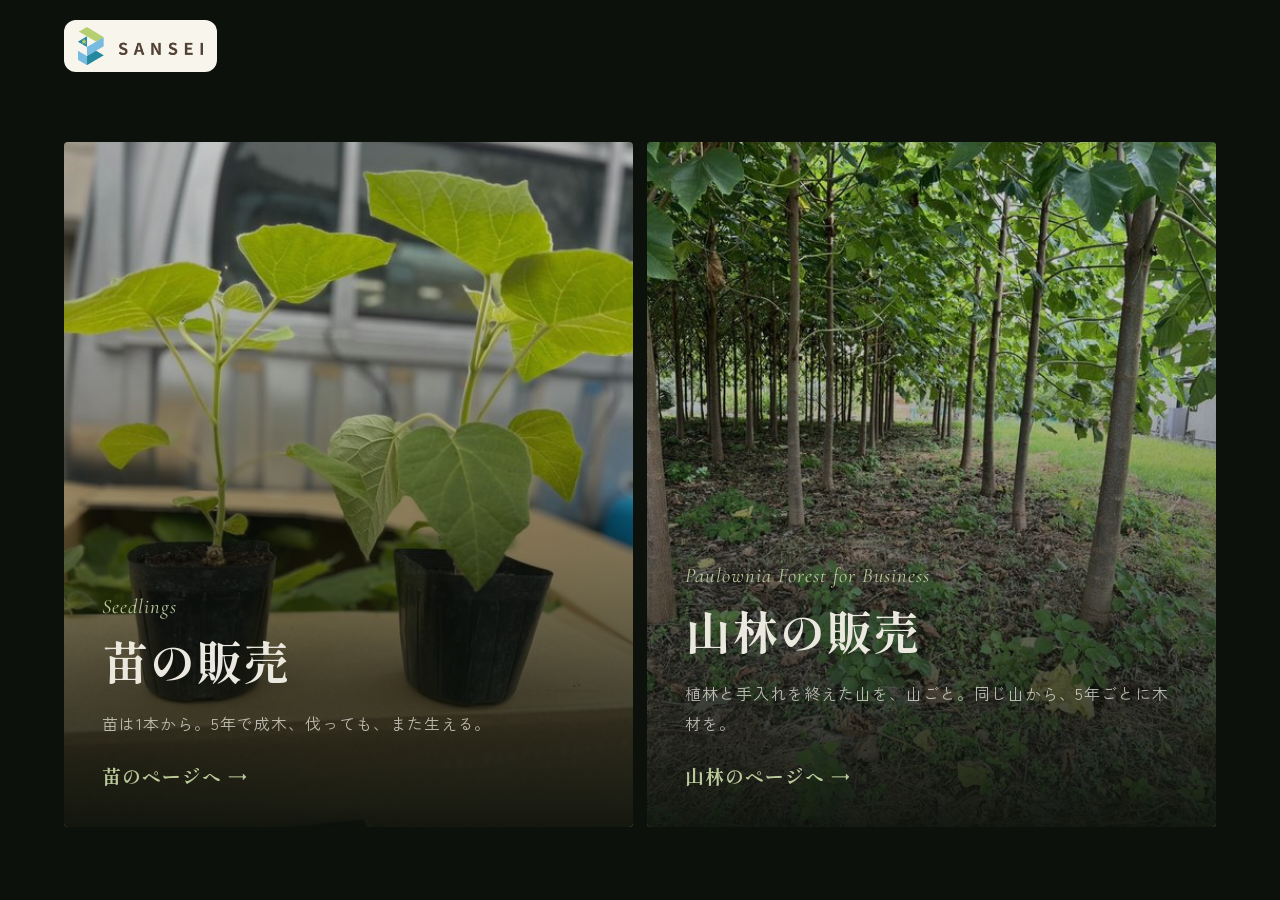
==== index.html @ aa4ea1e0 "京都皇帝早生桐 LP×2（苗の販売／山林の販売）初版・仮公開（noindex） - /nae/    苗の販売LP（朝岡さんのワイヤーフレームから） - /sanrin/ 山林の販売LP - 公式ロゴ" ====
<!doctype html>
<html lang="ja">
<head>
<meta charset="utf-8">
<meta name="viewport" content="width=device-width,initial-scale=1">
<title>京都皇帝早生桐 LP｜株式会社SANSEI</title>
<meta name="robots" content="noindex,nofollow">
<link rel="icon" href="nae/img/icon-32x32.jpg" sizes="32x32">
<link rel="preconnect" href="https://fonts.googleapis.com"><link rel="preconnect" href="https://fonts.gstatic.com" crossorigin>
<link rel="stylesheet" href="https://fonts.googleapis.com/css2?family=Cormorant+Garamond:ital,wght@1,400&family=Shippori+Mincho+B1:wght@700;800&family=Zen+Kaku+Gothic+New:wght@400;500&display=swap">
<style>
:root{--deep:#0c110b;--cream:#f2ede1;--leaf:#b9c99a}
*{box-sizing:border-box}body{margin:0;min-height:100svh;background:var(--deep);color:#ebe9df;font-family:"Zen Kaku Gothic New",system-ui,sans-serif;letter-spacing:.06em}
header{padding:20px clamp(20px,5vw,72px)}.logo{display:inline-block;background:#f8f5ec;padding:7px 14px;border-radius:12px}.logo img{height:38px;width:auto;display:block}
main{display:grid;gap:14px;padding:clamp(24px,5vh,60px) clamp(20px,5vw,72px) 60px}
@media(min-width:900px){main{grid-template-columns:1fr 1fr;min-height:calc(100svh - 110px)}}
a.door{position:relative;display:flex;align-items:flex-end;min-height:62svh;overflow:hidden;color:inherit;text-decoration:none;border-radius:4px}
a.door img{position:absolute;inset:0;width:100%;height:100%;object-fit:cover;transition:transform 1.8s cubic-bezier(.16,1,.3,1)}
a.door:hover img{transform:scale(1.06)}
a.door::after{content:"";position:absolute;inset:0;background:linear-gradient(0deg,rgba(12,17,11,.95),rgba(12,17,11,.2) 70%)}
.in{position:relative;z-index:2;padding:clamp(22px,3vw,44px)}
.en{font-family:"Cormorant Garamond",serif;font-style:italic;color:var(--leaf);font-size:clamp(17px,1.6vw,22px)}
h2{font-family:"Shippori Mincho B1",serif;font-weight:800;font-size:clamp(30px,3.6vw,56px);line-height:1.25;margin:.3em 0 .4em}
p{margin:0;color:rgba(235,233,223,.75);font-size:16px;line-height:1.9}
.go{display:inline-block;margin-top:1.2em;color:var(--leaf);font-family:"Shippori Mincho B1",serif;font-weight:700;font-size:19px}
</style>
</head>
<body>
<header><span class="logo"><img src="nae/img/logo-sansei-h.png" alt="株式会社SANSEI" width="230" height="70"></span></header>
<main>
  <a class="door" href="nae/"><img src="nae/img/seedlings-pair-sm.jpg" alt=""><div class="in"><span class="en">Seedlings</span><h2>苗の販売</h2><p>苗は1本から。5年で成木、伐っても、また生える。</p><span class="go">苗のページへ →</span></div></a>
  <a class="door" href="sanrin/"><img src="sanrin/img/oita-rows-sm.jpg" alt=""><div class="in"><span class="en">Paulownia Forest for Business</span><h2>山林の販売</h2><p>植林と手入れを終えた山を、山ごと。同じ山から、5年ごとに木材を。</p><span class="go">山林のページへ →</span></div></a>
</main>
</body>
</html>
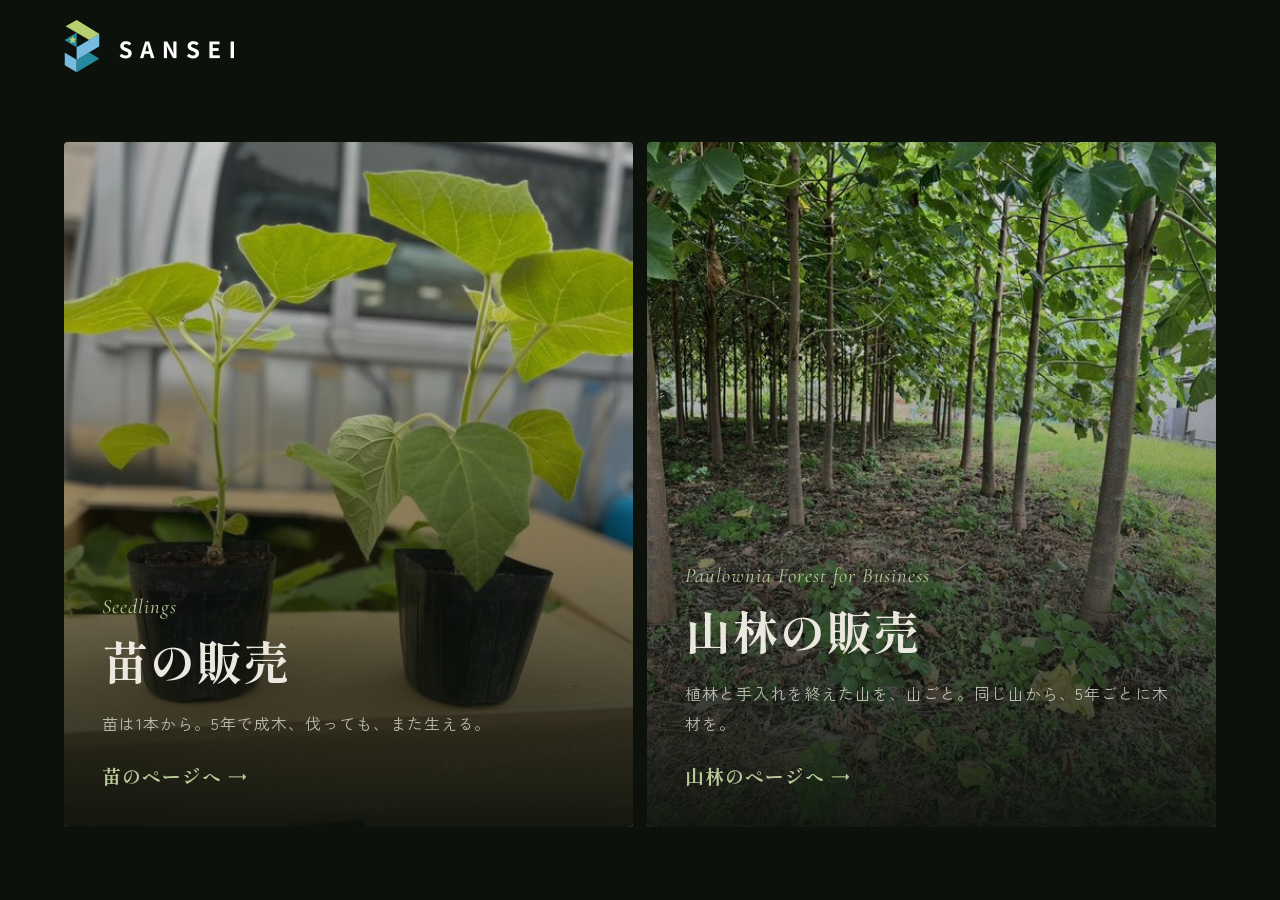
==== commit ac8e4b8e: "特定商取引法に基づく表記のページを追加・入口ページのロゴを白抜きに - 苗・山林それぞれに tokushoho.html（フッターからリンク） - 事業者情報は公式サイトの会社概要と同じ（代表者 山本" ====
--- a/index.html
+++ b/index.html
@@ -11,7 +11,7 @@
 <style>
 :root{--deep:#0c110b;--cream:#f2ede1;--leaf:#b9c99a}
 *{box-sizing:border-box}body{margin:0;min-height:100svh;background:var(--deep);color:#ebe9df;font-family:"Zen Kaku Gothic New",system-ui,sans-serif;letter-spacing:.06em}
-header{padding:20px clamp(20px,5vw,72px)}.logo{display:inline-block;background:#f8f5ec;padding:7px 14px;border-radius:12px}.logo img{height:38px;width:auto;display:block}
+header{padding:20px clamp(20px,5vw,72px)}.logo{display:inline-block}.logo img{height:52px;width:auto;display:block}
 main{display:grid;gap:14px;padding:clamp(24px,5vh,60px) clamp(20px,5vw,72px) 60px}
 @media(min-width:900px){main{grid-template-columns:1fr 1fr;min-height:calc(100svh - 110px)}}
 a.door{position:relative;display:flex;align-items:flex-end;min-height:62svh;overflow:hidden;color:inherit;text-decoration:none;border-radius:4px}
@@ -26,7 +26,7 @@
 </style>
 </head>
 <body>
-<header><span class="logo"><img src="nae/img/logo-sansei-h.png" alt="株式会社SANSEI" width="230" height="70"></span></header>
+<header><span class="logo"><img src="nae/img/logo-header.png" srcset="nae/img/logo-header.png 1x, nae/img/logo-header-sp.png 2x" alt="株式会社SANSEI" width="170" height="52"></span></header>
 <main>
   <a class="door" href="nae/"><img src="nae/img/seedlings-pair-sm.jpg" alt=""><div class="in"><span class="en">Seedlings</span><h2>苗の販売</h2><p>苗は1本から。5年で成木、伐っても、また生える。</p><span class="go">苗のページへ →</span></div></a>
   <a class="door" href="sanrin/"><img src="sanrin/img/oita-rows-sm.jpg" alt=""><div class="in"><span class="en">Paulownia Forest for Business</span><h2>山林の販売</h2><p>植林と手入れを終えた山を、山ごと。同じ山から、5年ごとに木材を。</p><span class="go">山林のページへ →</span></div></a>
